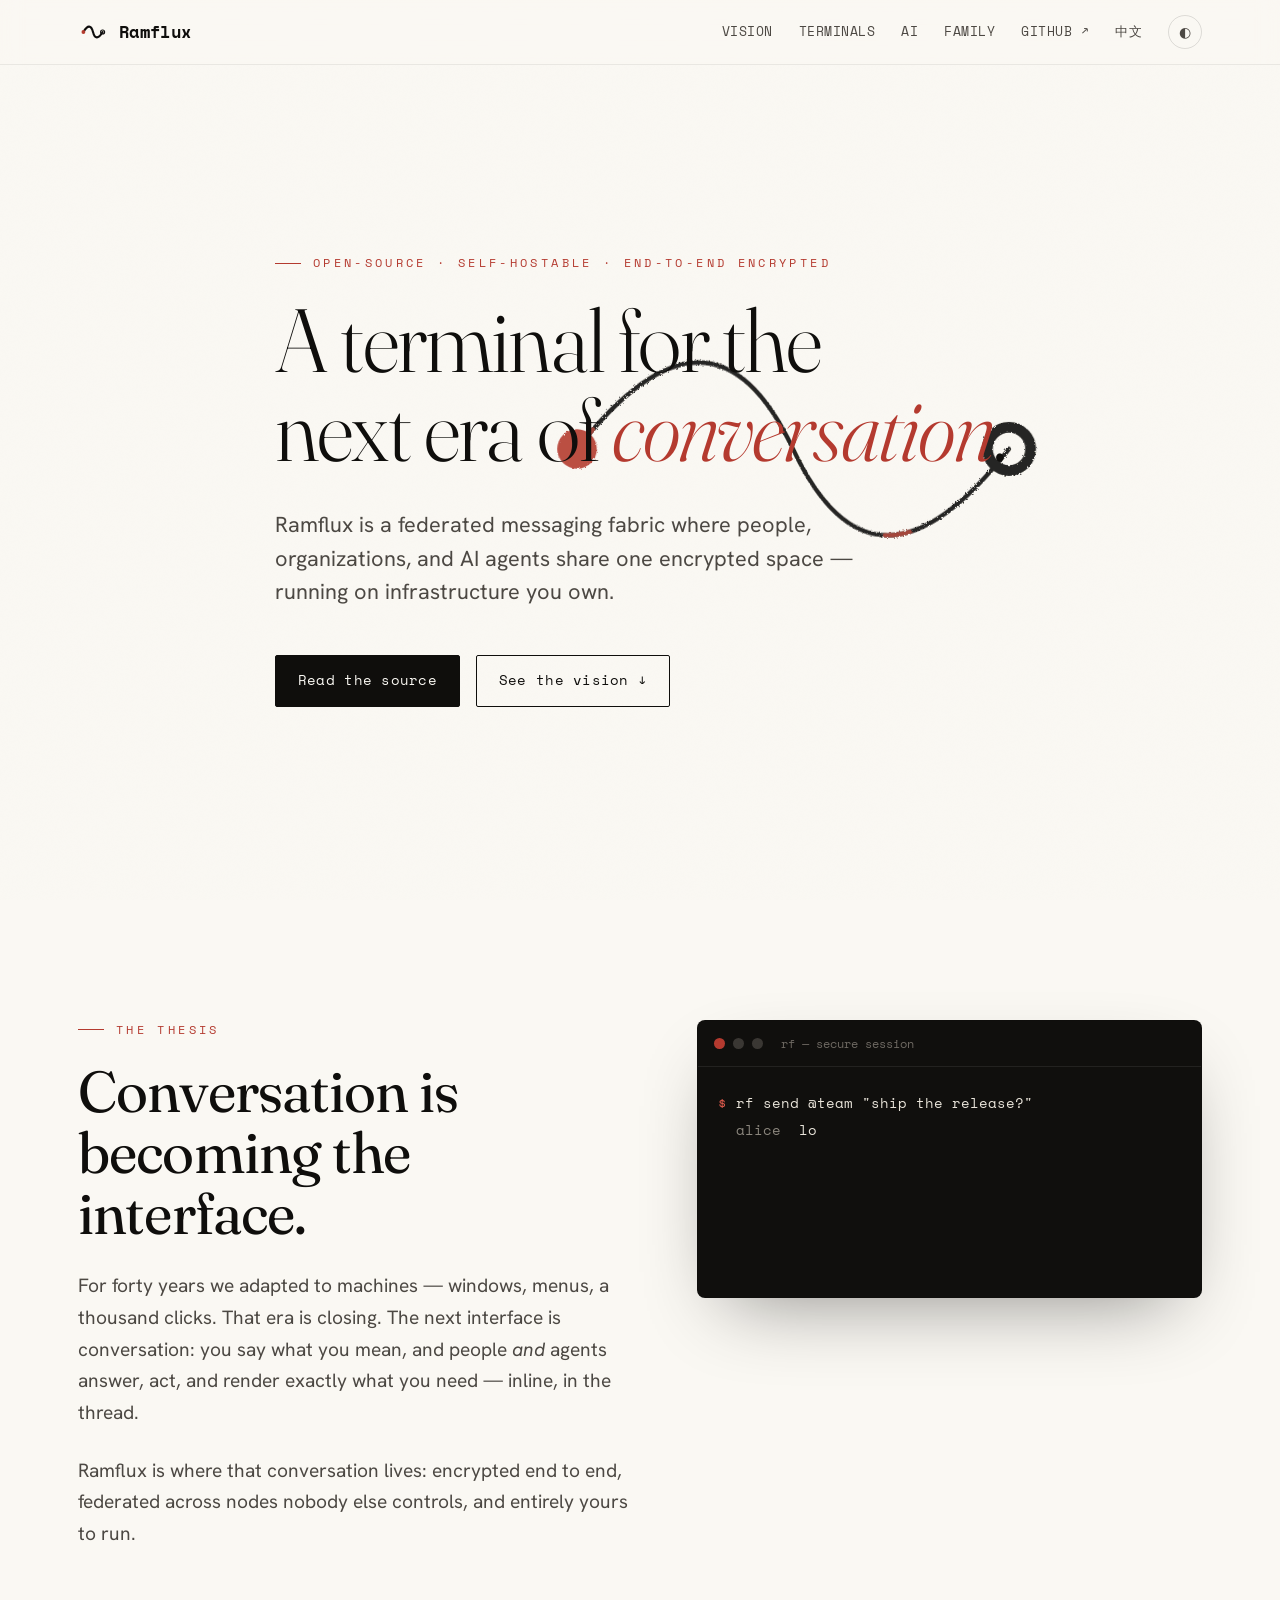
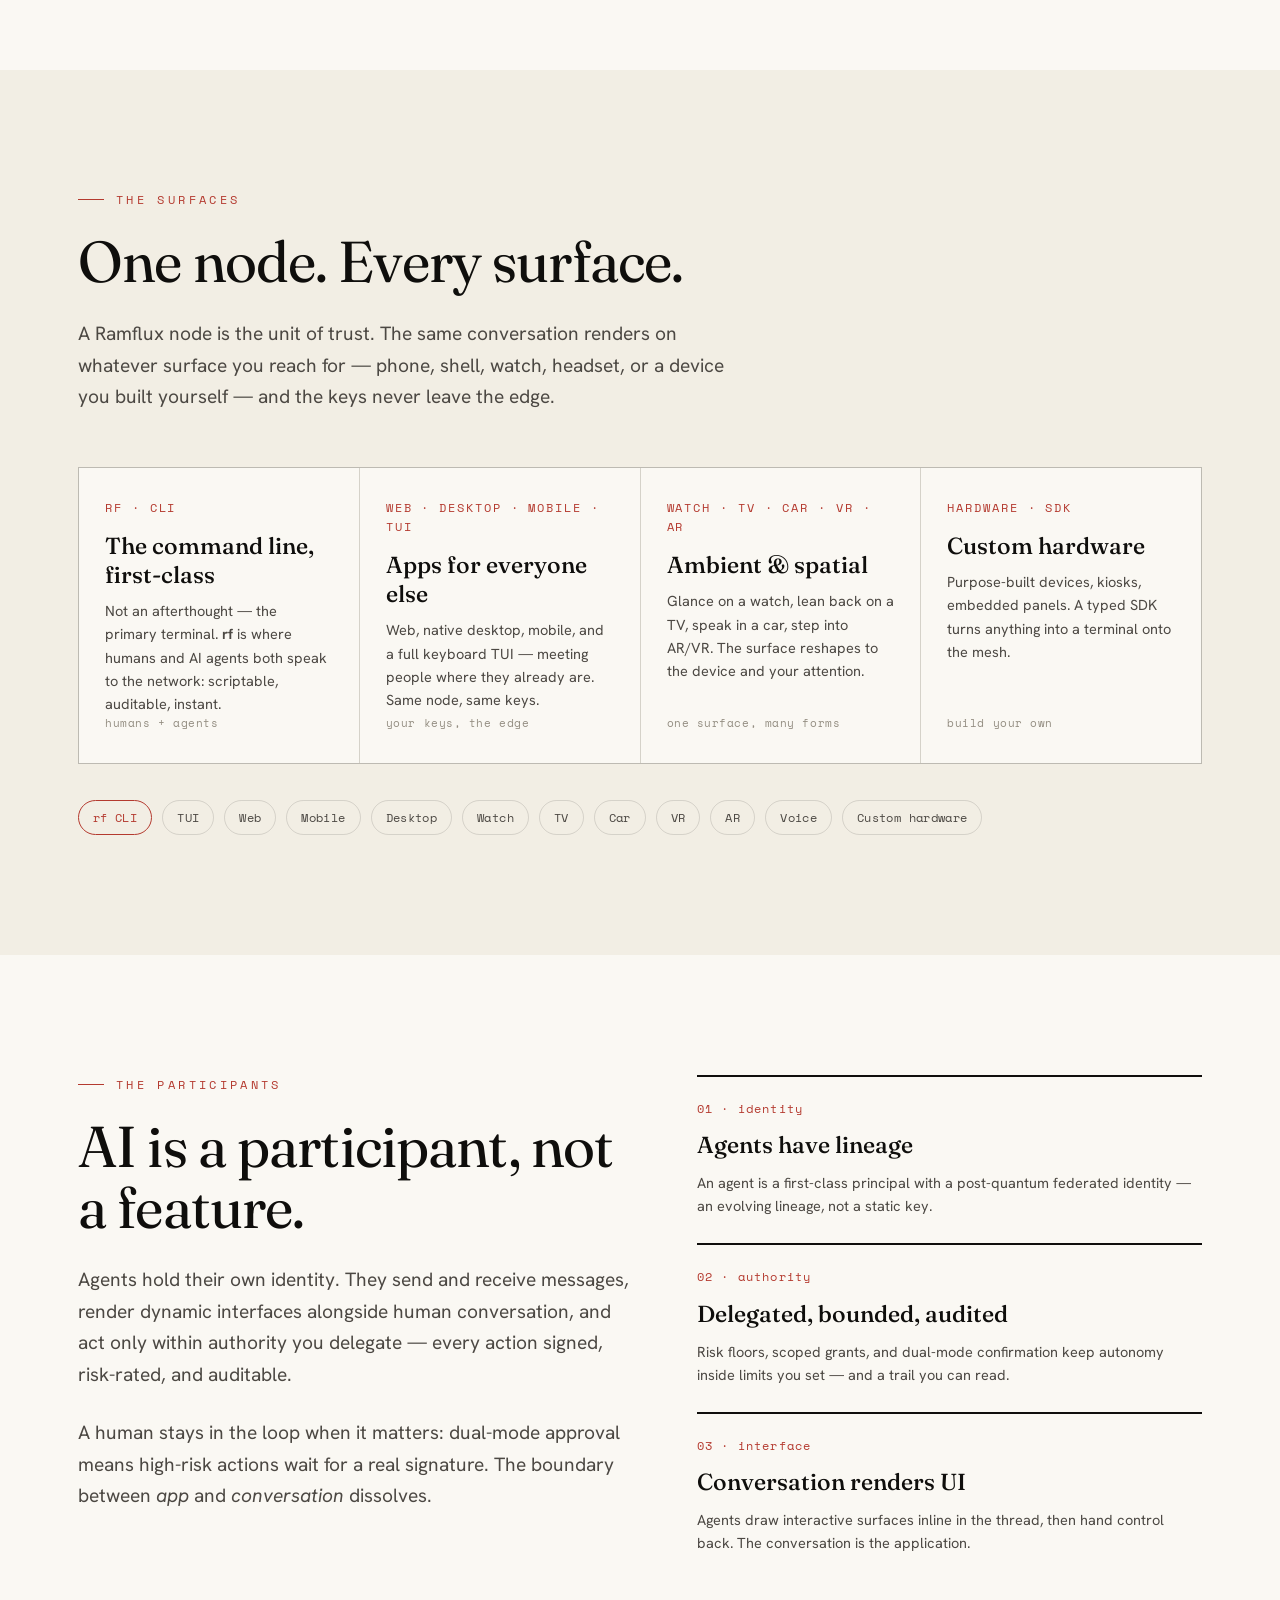
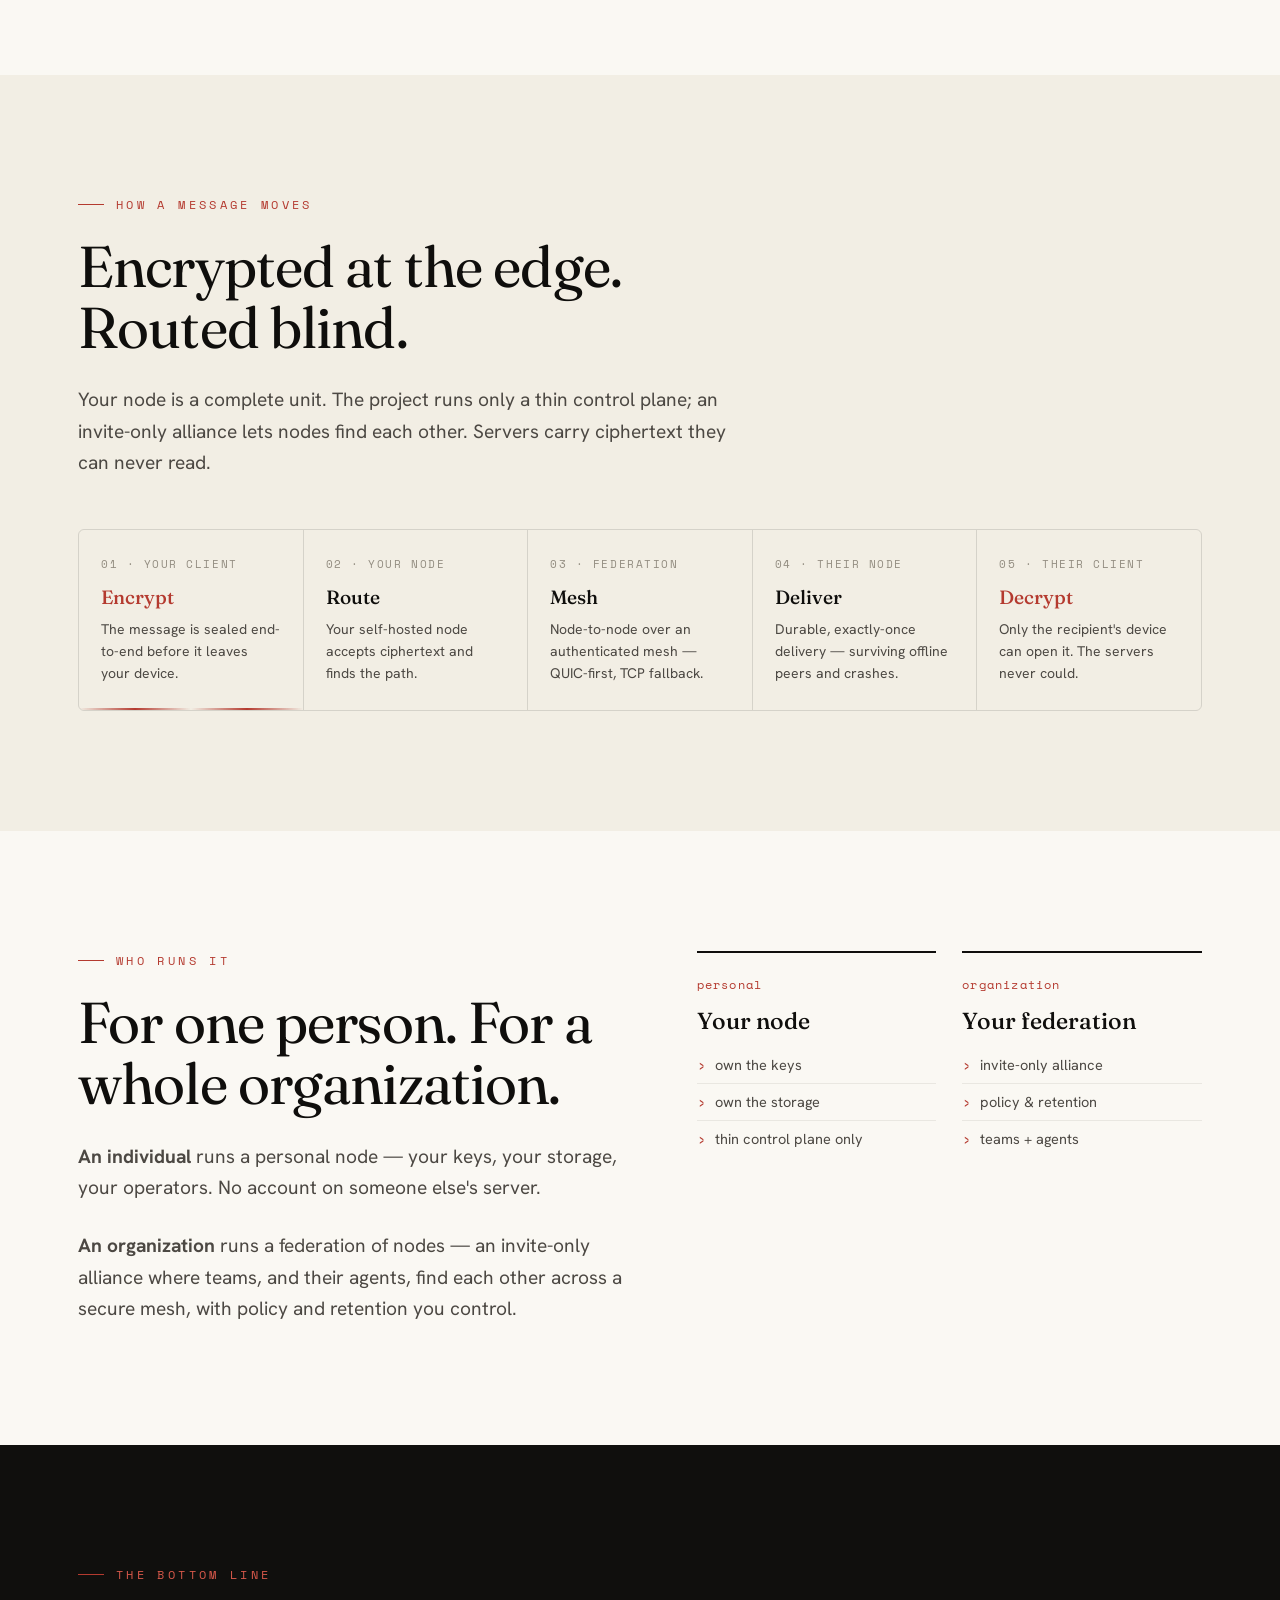
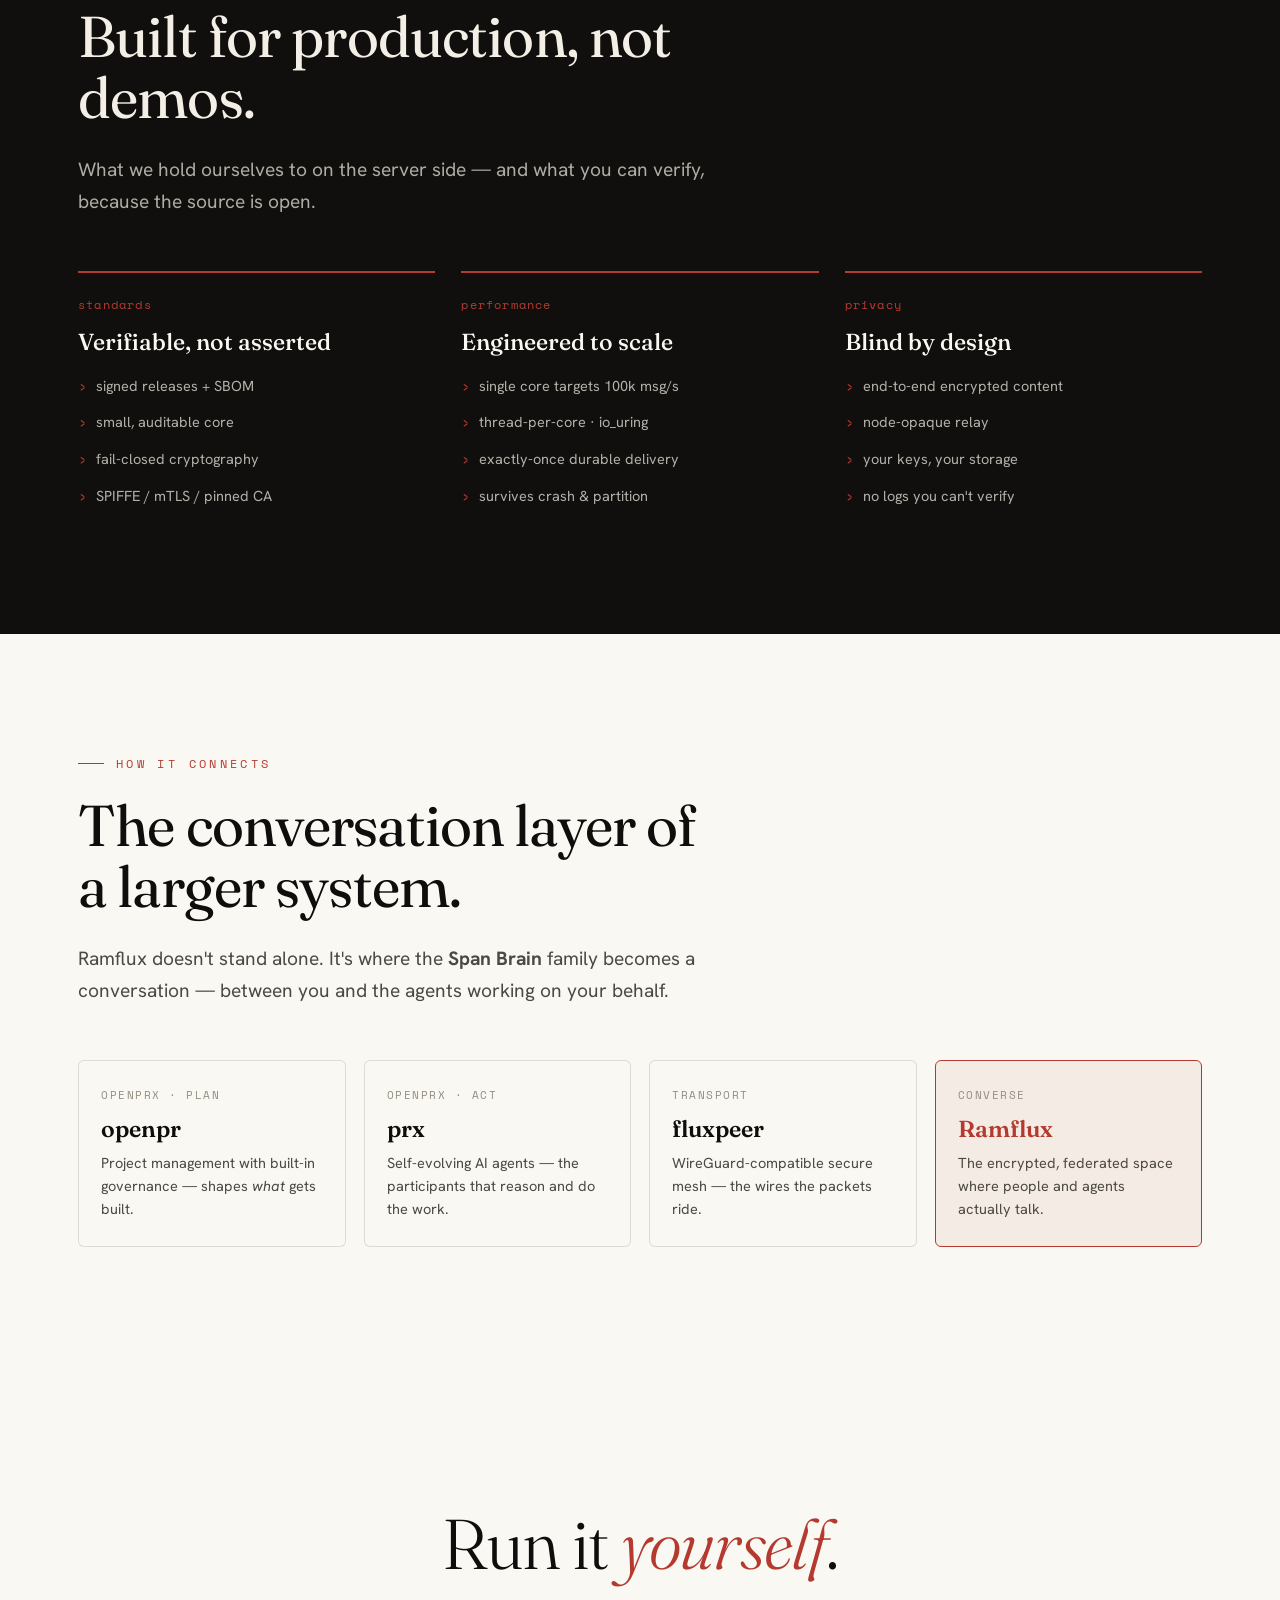
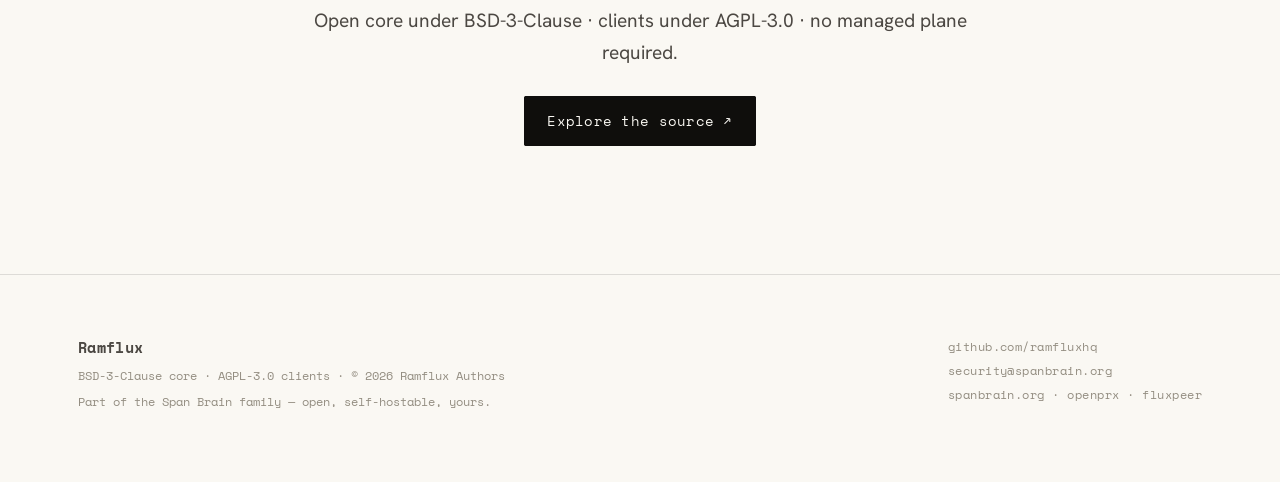
==== index.html @ 3dd3e04f "Ramflux website — bilingual vision site" ====
<!doctype html>
<html lang="en" data-theme="light">
<head>
<meta charset="utf-8" />
<meta name="viewport" content="width=device-width, initial-scale=1" />
<script>document.documentElement.classList.add('js')</script>
<title>Ramflux — a terminal for the next era of conversation</title>
<meta name="description" content="Open-source, self-hostable, end-to-end-encrypted federated messaging where people, organizations, and AI agents share one space." />
<meta name="theme-color" content="#b43a2f" />
<link rel="icon" type="image/svg+xml" href="favicon.svg" />
<link rel="preconnect" href="https://fonts.googleapis.com">
<link rel="preconnect" href="https://fonts.gstatic.com" crossorigin>
<link href="https://fonts.googleapis.com/css2?family=Fraunces:opsz,wght@9..144,300;9..144,400;9..144,500;9..144,600&family=Space+Mono:wght@400;700&family=Hanken+Grotesk:wght@400;500;600&display=swap" rel="stylesheet">
<link rel="stylesheet" href="site.css">
</head>
<body>

<!-- brand mark (reused) -->
<svg width="0" height="0" style="position:absolute"><defs>
  <filter id="ink" x="-25%" y="-25%" width="150%" height="150%"><feTurbulence type="fractalNoise" baseFrequency="0.9" numOctaves="2" seed="5"/><feDisplacementMap in="SourceGraphic" scale="1.6"/></filter>
</defs></svg>

<header class="bar"><div class="wrap">
  <a class="brand" href="#top">
    <svg viewBox="0 0 100 100"><g filter="url(#ink)"><path d="M 18 50 C 32 26,44 26,50 50 C 56 74,68 74,82 50" fill="none" stroke="var(--fg)" stroke-width="7" stroke-linecap="round"/><circle cx="18" cy="50" r="6.4" fill="var(--vermilion)"/><circle cx="82" cy="50" r="6.6" fill="none" stroke="var(--fg)" stroke-width="4"/></g></svg>
    Ramflux
  </a>
  <nav class="navlinks">
    <a href="#vision">Vision</a>
    <a href="#terminals">Terminals</a>
    <a href="#ai">AI</a>
    <a href="#family">Family</a>
    <a class="ghub" href="https://github.com/ramfluxhq" target="_blank" rel="noopener">GitHub ↗</a>
    <a class="lang" href="zh.html" title="中文">中文</a>
    <button class="tbtn" id="themeBtn" aria-label="toggle theme">◐</button>
  </nav>
</div></header>

<a id="top"></a>
<!-- ===================== HERO ===================== -->
<section class="hero"><div class="wrap">
  <div class="fluxwrap">
    <svg viewBox="0 0 300 200" width="100%">
      <g filter="url(#ink)">
        <path class="flux-path" pathLength="1" d="M 30 100 C 80 36,120 36,150 100 C 180 164,220 164,270 100"/>
        <path class="flux-flow" d="M 30 100 C 80 36,120 36,150 100 C 180 164,220 164,270 100"/>
        <circle class="seal" cx="30" cy="100" r="11" fill="var(--vermilion)"/>
        <circle cx="270" cy="100" r="12" fill="none" stroke="var(--fg)" stroke-width="6"/>
      </g>
    </svg>
  </div>
  <div class="eyebrow">open-source · self-hostable · end-to-end encrypted</div>
  <h1>A terminal for the<br>next era of <em>conversation</em>.</h1>
  <p class="sub">Ramflux is a federated messaging fabric where people, organizations, and AI agents share one encrypted space — running on infrastructure you own.</p>
  <div class="cta">
    <a class="btn" href="https://github.com/ramfluxhq" target="_blank" rel="noopener">Read the source</a>
    <a class="btn ghost" href="#vision">See the vision ↓</a>
  </div>
</div></section>

<!-- ===================== VISION ===================== -->
<section id="vision"><div class="wrap grid2">
  <div class="reveal">
    <div class="eyebrow">the thesis</div>
    <h2 class="big">Conversation is becoming the interface.</h2>
    <p class="lead">For forty years we adapted to machines — windows, menus, a thousand clicks. That era is closing. The next interface is conversation: you say what you mean, and people <em>and</em> agents answer, act, and render exactly what you need — inline, in the thread.</p>
    <p class="lead">Ramflux is where that conversation lives: encrypted end to end, federated across nodes nobody else controls, and entirely yours to run.</p>
  </div>
  <div class="reveal term" id="termDemo">
    <div class="tt"><i class="r"></i><i></i><i></i><span>rf — secure session</span></div>
    <div class="body" id="termBody"></div>
  </div>
</div></section>

<!-- ===================== TERMINALS ===================== -->
<section id="terminals" style="background:var(--paper-soft)"><div class="wrap">
  <div class="reveal">
    <div class="eyebrow">the surfaces</div>
    <h2 class="big">One node. Every surface.</h2>
    <p class="lead">A Ramflux node is the unit of trust. The same conversation renders on whatever surface you reach for — phone, shell, watch, headset, or a device you built yourself — and the keys never leave the edge.</p>
  </div>
  <div class="cards reveal">
    <div class="card"><div class="k">rf · cli</div><h3>The command line, first-class</h3><p>Not an afterthought — the primary terminal. <b>rf</b> is where humans and AI agents both speak to the network: scriptable, auditable, instant.</p><div class="tag">humans + agents</div></div>
    <div class="card"><div class="k">web · desktop · mobile · tui</div><h3>Apps for everyone else</h3><p>Web, native desktop, mobile, and a full keyboard TUI — meeting people where they already are. Same node, same keys.</p><div class="tag">your keys, the edge</div></div>
    <div class="card"><div class="k">watch · tv · car · vr · ar</div><h3>Ambient &amp; spatial</h3><p>Glance on a watch, lean back on a TV, speak in a car, step into AR/VR. The surface reshapes to the device and your attention.</p><div class="tag">one surface, many forms</div></div>
    <div class="card"><div class="k">hardware · sdk</div><h3>Custom hardware</h3><p>Purpose-built devices, kiosks, embedded panels. A typed SDK turns anything into a terminal onto the mesh.</p><div class="tag">build your own</div></div>
  </div>
  <div class="spectrum reveal">
    <span class="hot">rf CLI</span><span>TUI</span><span>Web</span><span>Mobile</span><span>Desktop</span><span>Watch</span><span>TV</span><span>Car</span><span>VR</span><span>AR</span><span>Voice</span><span>Custom hardware</span>
  </div>
</div></section>

<!-- ===================== AI ===================== -->
<section id="ai"><div class="wrap grid2">
  <div class="reveal">
    <div class="eyebrow">the participants</div>
    <h2 class="big">AI is a participant, not a feature.</h2>
    <p class="lead">Agents hold their own identity. They send and receive messages, render dynamic interfaces alongside human conversation, and act only within authority you delegate — every action signed, risk-rated, and auditable.</p>
    <p class="lead">A human stays in the loop when it matters: dual-mode approval means high-risk actions wait for a real signature. The boundary between <em>app</em> and <em>conversation</em> dissolves.</p>
  </div>
  <div class="reveal">
    <div class="std" style="margin-top:0;grid-template-columns:1fr">
      <div class="s"><div class="num">01 · identity</div><h4>Agents have lineage</h4><p style="font-size:14.5px;color:var(--ink-mute)">An agent is a first-class principal with a post-quantum federated identity — an evolving lineage, not a static key.</p></div>
      <div class="s"><div class="num">02 · authority</div><h4>Delegated, bounded, audited</h4><p style="font-size:14.5px;color:var(--ink-mute)">Risk floors, scoped grants, and dual-mode confirmation keep autonomy inside limits you set — and a trail you can read.</p></div>
      <div class="s"><div class="num">03 · interface</div><h4>Conversation renders UI</h4><p style="font-size:14.5px;color:var(--ink-mute)">Agents draw interactive surfaces inline in the thread, then hand control back. The conversation is the application.</p></div>
    </div>
  </div>
</div></section>

<!-- ===================== MESSAGE FLOW ===================== -->
<section style="background:var(--paper-soft)"><div class="wrap">
  <div class="reveal">
    <div class="eyebrow">how a message moves</div>
    <h2 class="big">Encrypted at the edge. Routed blind.</h2>
    <p class="lead">Your node is a complete unit. The project runs only a thin control plane; an invite-only alliance lets nodes find each other. Servers carry ciphertext they can never read.</p>
  </div>
  <div class="flow reveal">
    <div class="node enc"><div class="n">01 · your client</div><strong>Encrypt</strong><p>The message is sealed end-to-end before it leaves your device.</p><div class="pulse"></div></div>
    <div class="node"><div class="n">02 · your node</div><strong>Route</strong><p>Your self-hosted node accepts ciphertext and finds the path.</p></div>
    <div class="node"><div class="n">03 · federation</div><strong>Mesh</strong><p>Node-to-node over an authenticated mesh — QUIC-first, TCP fallback.</p></div>
    <div class="node"><div class="n">04 · their node</div><strong>Deliver</strong><p>Durable, exactly-once delivery — surviving offline peers and crashes.</p></div>
    <div class="node dec"><div class="n">05 · their client</div><strong>Decrypt</strong><p>Only the recipient's device can open it. The servers never could.</p></div>
  </div>
</div></section>

<!-- ===================== SCALE: INDIVIDUAL / ORG ===================== -->
<section><div class="wrap grid2">
  <div class="reveal">
    <div class="eyebrow">who runs it</div>
    <h2 class="big">For one person. For a whole organization.</h2>
    <p class="lead"><b>An individual</b> runs a personal node — your keys, your storage, your operators. No account on someone else's server.</p>
    <p class="lead"><b>An organization</b> runs a federation of nodes — an invite-only alliance where teams, and their agents, find each other across a secure mesh, with policy and retention you control.</p>
  </div>
  <div class="reveal">
    <div class="std" style="margin-top:0;grid-template-columns:1fr 1fr">
      <div class="s"><div class="num">personal</div><h4>Your node</h4><ul><li>own the keys</li><li>own the storage</li><li>thin control plane only</li></ul></div>
      <div class="s"><div class="num">organization</div><h4>Your federation</h4><ul><li>invite-only alliance</li><li>policy &amp; retention</li><li>teams + agents</li></ul></div>
    </div>
  </div>
</div></section>

<!-- ===================== STANDARDS / PERFORMANCE / PRIVACY ===================== -->
<section id="standards" style="background:#100f0d;color:#f4efe6"><div class="wrap">
  <div class="reveal">
    <div class="eyebrow" style="color:var(--vermilion-bright)">the bottom line</div>
    <h2 class="big" style="color:#f4efe6">Built for production, not demos.</h2>
    <p class="lead" style="color:rgba(244,239,230,.7)">What we hold ourselves to on the server side — and what you can verify, because the source is open.</p>
  </div>
  <div class="std reveal">
    <div class="s" style="border-color:var(--vermilion)"><div class="num">standards</div><h4 style="color:var(--paper)">Verifiable, not asserted</h4><ul style="color:rgba(244,239,230,.72)"><li>signed releases + SBOM</li><li>small, auditable core</li><li>fail-closed cryptography</li><li>SPIFFE / mTLS / pinned CA</li></ul></div>
    <div class="s" style="border-color:var(--vermilion)"><div class="num">performance</div><h4 style="color:var(--paper)">Engineered to scale</h4><ul style="color:rgba(244,239,230,.72)"><li>single core targets 100k msg/s</li><li>thread-per-core · io_uring</li><li>exactly-once durable delivery</li><li>survives crash &amp; partition</li></ul></div>
    <div class="s" style="border-color:var(--vermilion)"><div class="num">privacy</div><h4 style="color:var(--paper)">Blind by design</h4><ul style="color:rgba(244,239,230,.72)"><li>end-to-end encrypted content</li><li>node-opaque relay</li><li>your keys, your storage</li><li>no logs you can't verify</li></ul></div>
  </div>
</div></section>

<!-- ===================== FAMILY ===================== -->
<section id="family"><div class="wrap">
  <div class="reveal">
    <div class="eyebrow">how it connects</div>
    <h2 class="big">The conversation layer of a larger system.</h2>
    <p class="lead">Ramflux doesn't stand alone. It's where the <b>Span Brain</b> family becomes a conversation — between you and the agents working on your behalf.</p>
  </div>
  <div class="fam reveal">
    <div class="f"><div class="role">openprx · plan</div><h4>openpr</h4><p>Project management with built-in governance — shapes <em>what</em> gets built.</p></div>
    <div class="f"><div class="role">openprx · act</div><h4>prx</h4><p>Self-evolving AI agents — the participants that reason and do the work.</p></div>
    <div class="f"><div class="role">transport</div><h4>fluxpeer</h4><p>WireGuard-compatible secure mesh — the wires the packets ride.</p></div>
    <div class="f me"><div class="role">converse</div><h4>Ramflux</h4><p>The encrypted, federated space where people and agents actually talk.</p></div>
  </div>
</div></section>

<!-- ===================== FINAL CTA ===================== -->
<section class="final"><div class="wrap">
  <div class="reveal">
    <h2>Run it <em>yourself</em>.</h2>
    <p class="lead" style="margin:24px auto 0;text-align:center">Open core under BSD-3-Clause · clients under AGPL-3.0 · no managed plane required.</p>
    <div class="cta" style="justify-content:center;margin-top:38px"><a class="btn" href="https://github.com/ramfluxhq" target="_blank" rel="noopener">Explore the source ↗</a></div>
  </div>
</div></section>

<footer><div class="wrap">
  <div>
    <div class="brand" style="font-size:15px">Ramflux</div>
    <div class="lic">BSD-3-Clause core · AGPL-3.0 clients · © 2026 Ramflux Authors</div>
    <div class="lic">Part of the Span Brain family — open, self-hostable, yours.</div>
  </div>
  <div class="mono">
    <a href="https://github.com/ramfluxhq" target="_blank" rel="noopener">github.com/ramfluxhq</a><br>
    <a href="mailto:security@spanbrain.org">security@spanbrain.org</a><br>
    <a href="https://spanbrain.org" target="_blank" rel="noopener">spanbrain.org</a> · <a href="https://openprx.dev" target="_blank" rel="noopener">openprx</a> · <a href="https://fluxpeer.org" target="_blank" rel="noopener">fluxpeer</a>
  </div>
</div></footer>

<script>
// theme toggle (respects system, remembers)
const root=document.documentElement, tb=document.getElementById('themeBtn');
const saved=localStorage.getItem('rf-theme');
if(saved) root.dataset.theme=saved;
else if(matchMedia('(prefers-color-scheme:dark)').matches) root.dataset.theme='dark';
tb.onclick=()=>{const n=root.dataset.theme==='dark'?'light':'dark';root.dataset.theme=n;localStorage.setItem('rf-theme',n)};

// reveal on scroll
const io=new IntersectionObserver(es=>es.forEach(e=>{if(e.isIntersecting){e.target.classList.add('in');io.unobserve(e.target)}}),{threshold:.16});
document.querySelectorAll('.reveal').forEach(el=>io.observe(el));

// terminal typewriter
const lines=[
  {c:'p',t:'$ '},{c:'',t:'rf send @team "ship the release?"\n'},
  {c:'who',t:'  alice  '},{c:'',t:'looks good — ship it\n'},
  {c:'ai',t:'  ∆ planner  '},{c:'',t:'drafting release notes from openpr…\n'},
  {c:'ai',t:'  ∆ planner  '},{c:'',t:'[ approve publish ?]  '},{c:'ok',t:'awaiting signature\n'},
  {c:'p',t:'$ '},{c:'',t:'rf approve --sign\n'},
  {c:'ok',t:'  ✓ approved · signed · audited\n'},
];
const body=document.getElementById('termBody');
let li=0,ci=0,curSpan=null;
function type(){
  if(li>=lines.length){setTimeout(()=>{body.innerHTML='';li=0;ci=0;curSpan=null;type();},4200);return;}
  const seg=lines[li];
  if(ci===0){curSpan=document.createElement('span');curSpan.className='ln '+seg.c;body.appendChild(curSpan);}
  curSpan.textContent=seg.t.slice(0,ci+1);
  const justNL=seg.t[ci]==='\n';
  ci++;
  if(ci>=seg.t.length){li++;ci=0;}
  const speed=seg.c==='p'?55:18;
  setTimeout(type, justNL?240:speed);
}
// start terminal when visible
const tObs=new IntersectionObserver(es=>es.forEach(e=>{if(e.isIntersecting){type();tObs.disconnect()}}),{threshold:.4});
tObs.observe(document.getElementById('termDemo'));

// (download/copy CTA removed)
</script>
</body>
</html>
---- site.css ----
:root{
  --paper:#faf8f3; --paper-soft:#f2eee4; --paper-deep:#ece6d8;
  --ink:#0f0e0c; --ink-mute:#4c4843; --ink-faint:#938d81;
  --vermilion:#b43a2f; --vermilion-bright:#d9594b; --seal:#8c2f2a;
  --line:rgba(15,14,12,.12); --line-soft:rgba(15,14,12,.07);
  --bg:var(--paper); --fg:var(--ink);
  --mono:'Space Mono',ui-monospace,monospace;
  --serif:'Fraunces',Georgia,serif;
  --sans:'Hanken Grotesk',system-ui,sans-serif;
  --maxw:1180px;
}
[data-theme="dark"]{
  --paper:#0e0d0c; --paper-soft:#151311; --paper-deep:#1c1916;
  --ink:#f4efe6; --ink-mute:#aaa295; --ink-faint:#6f685d;
  --vermilion:#e0675a; --vermilion-bright:#ef8576; --seal:#c2554a;
  --line:rgba(244,239,230,.14); --line-soft:rgba(244,239,230,.07);
}
*{box-sizing:border-box;margin:0;padding:0}
html{scroll-behavior:smooth}
body{
  background:var(--bg); color:var(--fg);
  font-family:var(--sans); font-size:17px; line-height:1.6;
  -webkit-font-smoothing:antialiased; overflow-x:hidden;
  transition:background .5s ease,color .5s ease;
}
/* paper grain */
body::before{
  content:""; position:fixed; inset:0; z-index:1; pointer-events:none;
  background-image:url("data:image/svg+xml,%3Csvg xmlns='http://www.w3.org/2000/svg' width='200' height='200'%3E%3Cfilter id='n'%3E%3CfeTurbulence type='fractalNoise' baseFrequency='0.8' numOctaves='2'/%3E%3C/filter%3E%3Crect width='100%25' height='100%25' filter='url(%23n)' opacity='0.4'/%3E%3C/svg%3E");
  opacity:.035; mix-blend-mode:multiply;
}
[data-theme="dark"] body::before{mix-blend-mode:screen;opacity:.05}
.wrap{max-width:var(--maxw);margin:0 auto;padding:0 28px;position:relative;z-index:2}
a{color:inherit;text-decoration:none}
::selection{background:var(--vermilion);color:var(--paper)}

/* ---------- top bar ---------- */
header.bar{position:fixed;top:0;left:0;right:0;z-index:50;
  backdrop-filter:blur(10px);background:color-mix(in srgb,var(--bg) 78%,transparent);
  border-bottom:1px solid var(--line-soft)}
.bar .wrap{display:flex;align-items:center;justify-content:space-between;height:64px}
.brand{display:flex;align-items:center;gap:11px;font-family:var(--mono);font-weight:700;letter-spacing:.02em}
.brand svg{width:30px;height:30px;display:block}
.navlinks{display:flex;gap:26px;align-items:center;font-family:var(--mono);font-size:12.5px;letter-spacing:.04em;text-transform:uppercase}
.navlinks a{color:var(--ink-mute);transition:color .2s}
.navlinks a:hover{color:var(--vermilion)}
.tbtn{cursor:pointer;border:1px solid var(--line);background:transparent;color:var(--ink-mute);
  width:34px;height:34px;border-radius:50%;display:grid;place-items:center;font-size:14px;transition:.2s}
.tbtn:hover{border-color:var(--vermilion);color:var(--vermilion)}
@media(max-width:720px){.navlinks a:not(.ghub):not(.lang){display:none}.navlinks{gap:18px}}

/* ---------- shared section ---------- */
section{padding:120px 0;position:relative}
.eyebrow{font-family:var(--mono);font-size:12px;letter-spacing:.28em;text-transform:uppercase;color:var(--vermilion);margin-bottom:22px;display:flex;align-items:center;gap:12px}
.eyebrow::before{content:"";width:26px;height:1px;background:var(--vermilion);display:inline-block}
h2.big{font-family:var(--serif);font-weight:400;font-size:clamp(2.1rem,4.6vw,3.6rem);line-height:1.06;letter-spacing:-.015em;max-width:18ch}
.lead{font-size:clamp(1.05rem,1.5vw,1.28rem);color:var(--ink-mute);max-width:62ch;margin-top:26px;line-height:1.65}
.reveal{transition:opacity .9s cubic-bezier(.2,.7,.2,1),transform .9s cubic-bezier(.2,.7,.2,1)}
html.js .reveal{opacity:0;transform:translateY(26px)}
html.js .reveal.in{opacity:1;transform:none}

/* ---------- hero ---------- */
.hero{padding:150px 0 90px;min-height:100vh;display:flex;flex-direction:column;justify-content:center;position:relative}
.hero .eyebrow{justify-content:flex-start}
.hero .eyebrow,.hero h1,.hero .sub,.hero .cta{position:relative;z-index:2}
.hero h1{font-family:var(--serif);font-weight:300;font-size:clamp(2.6rem,7vw,5.6rem);line-height:1.0;letter-spacing:-.02em;max-width:15ch}
.hero h1 em{font-style:italic;color:var(--vermilion)}
.hero .sub{font-size:clamp(1.1rem,1.7vw,1.4rem);color:var(--ink-mute);max-width:54ch;margin-top:34px;line-height:1.55}
.hero .cta{margin-top:46px;display:flex;gap:16px;flex-wrap:wrap;align-items:center}
.btn{font-family:var(--mono);font-size:13.5px;letter-spacing:.02em;padding:14px 22px;border-radius:2px;border:1px solid var(--ink);background:var(--ink);color:var(--paper);transition:.25s;cursor:pointer}
.btn:hover{background:var(--vermilion);border-color:var(--vermilion);color:#fff;transform:translateY(-2px)}
.btn.ghost{background:transparent;color:var(--fg)}
.btn.ghost:hover{background:transparent;color:var(--vermilion);border-color:var(--vermilion)}
.fluxwrap{position:absolute;right:-30px;top:44%;transform:translateY(-50%);width:min(44vw,540px);opacity:.9;pointer-events:none;z-index:1}
@media(max-width:900px){.fluxwrap{position:relative;right:auto;top:auto;transform:none;width:260px;margin:40px 0 0;opacity:.85}.hero{min-height:auto;padding-top:120px}}
.flux-path{fill:none;stroke:var(--ink);stroke-width:2.4;stroke-linecap:round;stroke-dasharray:1;stroke-dashoffset:1;animation:draw 2.6s ease forwards .3s}
@keyframes draw{to{stroke-dashoffset:0}}
.flux-flow{fill:none;stroke:var(--vermilion);stroke-width:2.4;stroke-linecap:round;stroke-dasharray:14 220;opacity:.0;animation:flow 4s linear 2.6s infinite, fadein .8s ease 2.6s forwards}
@keyframes flow{to{stroke-dashoffset:-234}}
@keyframes fadein{to{opacity:.85}}
.seal{animation:pulse 3.4s ease-in-out 2.4s infinite}
@keyframes pulse{0%,100%{opacity:.85}50%{opacity:1}}

/* ---------- terminal ---------- */
.term{background:#100f0d;border-radius:8px;overflow:hidden;border:1px solid var(--line);
  box-shadow:0 30px 80px -30px rgba(0,0,0,.45);font-family:var(--mono);max-width:680px}
.term .tt{display:flex;align-items:center;gap:8px;padding:13px 16px;border-bottom:1px solid rgba(255,255,255,.08)}
.term .tt i{width:11px;height:11px;border-radius:50%;display:block;background:#3a3733}
.term .tt i.r{background:var(--vermilion)}
.term .tt span{margin-left:10px;color:#6f6a63;font-size:12px}
.term .body{padding:22px 20px;font-size:14px;line-height:1.95;color:#e9e4da;min-height:230px}
.term .ln{white-space:pre-wrap}
.term .p{color:var(--vermilion-bright)}
.term .who{color:#8a857c}
.term .ai{color:#7fb0a8}
.term .ok{color:#9bbf6b}
.term .cur{display:inline-block;width:8px;height:16px;background:var(--vermilion);vertical-align:-3px;animation:blink 1s steps(2) infinite}
@keyframes blink{50%{opacity:0}}

/* ---------- two-col ---------- */
.grid2{display:grid;grid-template-columns:1.05fr .95fr;gap:60px;align-items:start}
@media(max-width:900px){.grid2{grid-template-columns:1fr;gap:40px}}

/* ---------- terminals cards ---------- */
.cards{display:grid;grid-template-columns:repeat(4,1fr);gap:1px;margin-top:54px;background:var(--line);border:1px solid var(--line)}
@media(max-width:860px){.cards{grid-template-columns:repeat(2,1fr)}}
@media(max-width:520px){.cards{grid-template-columns:1fr}}
.card{background:var(--bg);padding:30px 26px;min-height:210px;display:flex;flex-direction:column;transition:background .3s}
.card:hover{background:var(--paper-soft)}
.card .k{font-family:var(--mono);font-size:12px;letter-spacing:.16em;text-transform:uppercase;color:var(--vermilion)}
.card h3{font-family:var(--serif);font-weight:500;font-size:1.45rem;line-height:1.25;margin:14px 0 10px}
.card p{font-size:14.5px;color:var(--ink-mute);line-height:1.6}
.card .tag{margin-top:auto;font-family:var(--mono);font-size:11px;color:var(--ink-faint);letter-spacing:.05em}
.spectrum{display:flex;flex-wrap:wrap;gap:10px;margin-top:36px}
.spectrum span{font-family:var(--mono);font-size:12px;letter-spacing:.03em;padding:7px 14px;border:1px solid var(--line);border-radius:100px;color:var(--ink-mute);transition:.2s}
.spectrum span:hover{border-color:var(--vermilion);color:var(--vermilion)}
.spectrum span.hot{border-color:var(--vermilion);color:var(--vermilion)}
.spectrum-note{font-family:var(--mono);font-size:12.5px;color:var(--ink-faint);margin-top:20px;max-width:60ch;line-height:1.6}

/* ---------- flow ---------- */
.flow{display:flex;align-items:stretch;gap:0;margin-top:50px;border:1px solid var(--line);border-radius:6px;overflow:hidden;flex-wrap:wrap}
.flow .node{flex:1 1 0;min-width:150px;padding:26px 22px;border-right:1px solid var(--line);position:relative}
.flow .node:last-child{border-right:none}
.flow .node .n{font-family:var(--mono);font-size:11px;letter-spacing:.14em;text-transform:uppercase;color:var(--ink-faint)}
.flow .node strong{display:block;font-family:var(--serif);font-weight:500;font-size:1.2rem;margin:9px 0 6px}
.flow .node p{font-size:14px;color:var(--ink-mute);line-height:1.55}
.flow .node.enc strong,.flow .node.dec strong{color:var(--vermilion)}
.flow .pulse{position:absolute;bottom:0;left:0;height:2px;width:100%;background:linear-gradient(90deg,transparent,var(--vermilion),transparent);background-size:50% 100%;animation:slide 3.5s linear infinite}
@keyframes slide{from{background-position:-50% 0}to{background-position:150% 0}}

/* ---------- standards ---------- */
.std{display:grid;grid-template-columns:repeat(3,1fr);gap:26px;margin-top:54px}
@media(max-width:780px){.std{grid-template-columns:1fr}}
.std .s{border-top:2px solid var(--ink);padding-top:22px}
.std .s .num{font-family:var(--mono);font-size:12px;color:var(--vermilion);letter-spacing:.1em}
.std .s h4{font-family:var(--serif);font-weight:500;font-size:1.45rem;line-height:1.25;margin:12px 0}
.std .s p{font-size:14.5px;color:var(--ink-mute);line-height:1.6}
.std .s ul{list-style:none;font-size:14.5px;color:var(--ink-mute);line-height:1.5}
.std .s li{padding:7px 0;border-bottom:1px solid var(--line-soft);display:flex;gap:9px}
.std .s li::before{content:"›";color:var(--vermilion);font-family:var(--mono)}
.std .s li:last-child{border-bottom:none}

/* ---------- family ---------- */
.fam{margin-top:54px;display:grid;grid-template-columns:repeat(4,1fr);gap:18px}
@media(max-width:860px){.fam{grid-template-columns:repeat(2,1fr)}}
.fam .f{border:1px solid var(--line);border-radius:6px;padding:26px 22px;position:relative;transition:.3s;background:var(--bg)}
.fam .f.me{border-color:var(--vermilion);background:color-mix(in srgb,var(--vermilion) 7%,var(--bg))}
.fam .f .role{font-family:var(--mono);font-size:11px;letter-spacing:.14em;text-transform:uppercase;color:var(--ink-faint)}
.fam .f h4{font-family:var(--serif);font-weight:600;font-size:1.45rem;line-height:1.2;margin:10px 0 8px}
.fam .f.me h4{color:var(--vermilion)}
.fam .f p{font-size:14.5px;color:var(--ink-mute);line-height:1.6}
.fam .chain{font-family:var(--mono);font-size:13px;color:var(--ink-faint);text-align:center;margin-top:30px;letter-spacing:.03em}
.fam .chain b{color:var(--vermilion)}

/* ---------- cta ---------- */
.final{text-align:center;padding:140px 0}
.final h2{font-family:var(--serif);font-weight:300;font-size:clamp(2.2rem,5.5vw,4.4rem);line-height:1.05;letter-spacing:-.02em}
.final h2 em{font-style:italic;color:var(--vermilion)}
.codeline{display:inline-flex;align-items:center;gap:12px;margin-top:38px;font-family:var(--mono);font-size:15px;background:#100f0d;color:#faf8f3;padding:16px 24px;border-radius:4px;flex-wrap:wrap;justify-content:center}
.codeline .pp{color:var(--vermilion-bright)}
.codeline .cp{cursor:pointer;color:#8a857c;border:none;background:none;font-family:inherit;font-size:13px}

/* ---------- footer ---------- */
footer{border-top:1px solid var(--line);padding:60px 0 70px;font-size:14px;color:var(--ink-mute)}
footer .wrap{display:flex;justify-content:space-between;gap:30px;flex-wrap:wrap}
footer .mono{font-family:var(--mono);font-size:12px;letter-spacing:.04em;color:var(--ink-faint);line-height:2}
footer a:hover{color:var(--vermilion)}
.lic{font-family:var(--mono);font-size:11.5px;color:var(--ink-faint);margin-top:8px}

/* ---------- responsive (tablet / mobile) ---------- */
@media(max-width:760px){
  body{font-size:16px}
  section{padding:78px 0}
  .wrap{padding:0 22px}
  .hero{padding:116px 0 64px}
  .final{padding:96px 0}
  .cards,.std,.fam,.flow,.spectrum{margin-top:34px}
  .lead{margin-top:22px}
  .eyebrow{margin-bottom:18px}
  footer .wrap{flex-direction:column;gap:18px}
}
@media(max-width:640px){
  .flow{flex-direction:column}
  .flow .node{flex:1 1 auto;min-width:0;border-right:none;border-bottom:1px solid var(--line)}
  .flow .node:last-child{border-bottom:none}
  .fam{grid-template-columns:1fr}
  .hero .cta{gap:12px}
  .btn{padding:13px 20px}
}
@media(max-width:420px){
  .wrap{padding:0 18px}
  .cards{grid-template-columns:1fr}
}
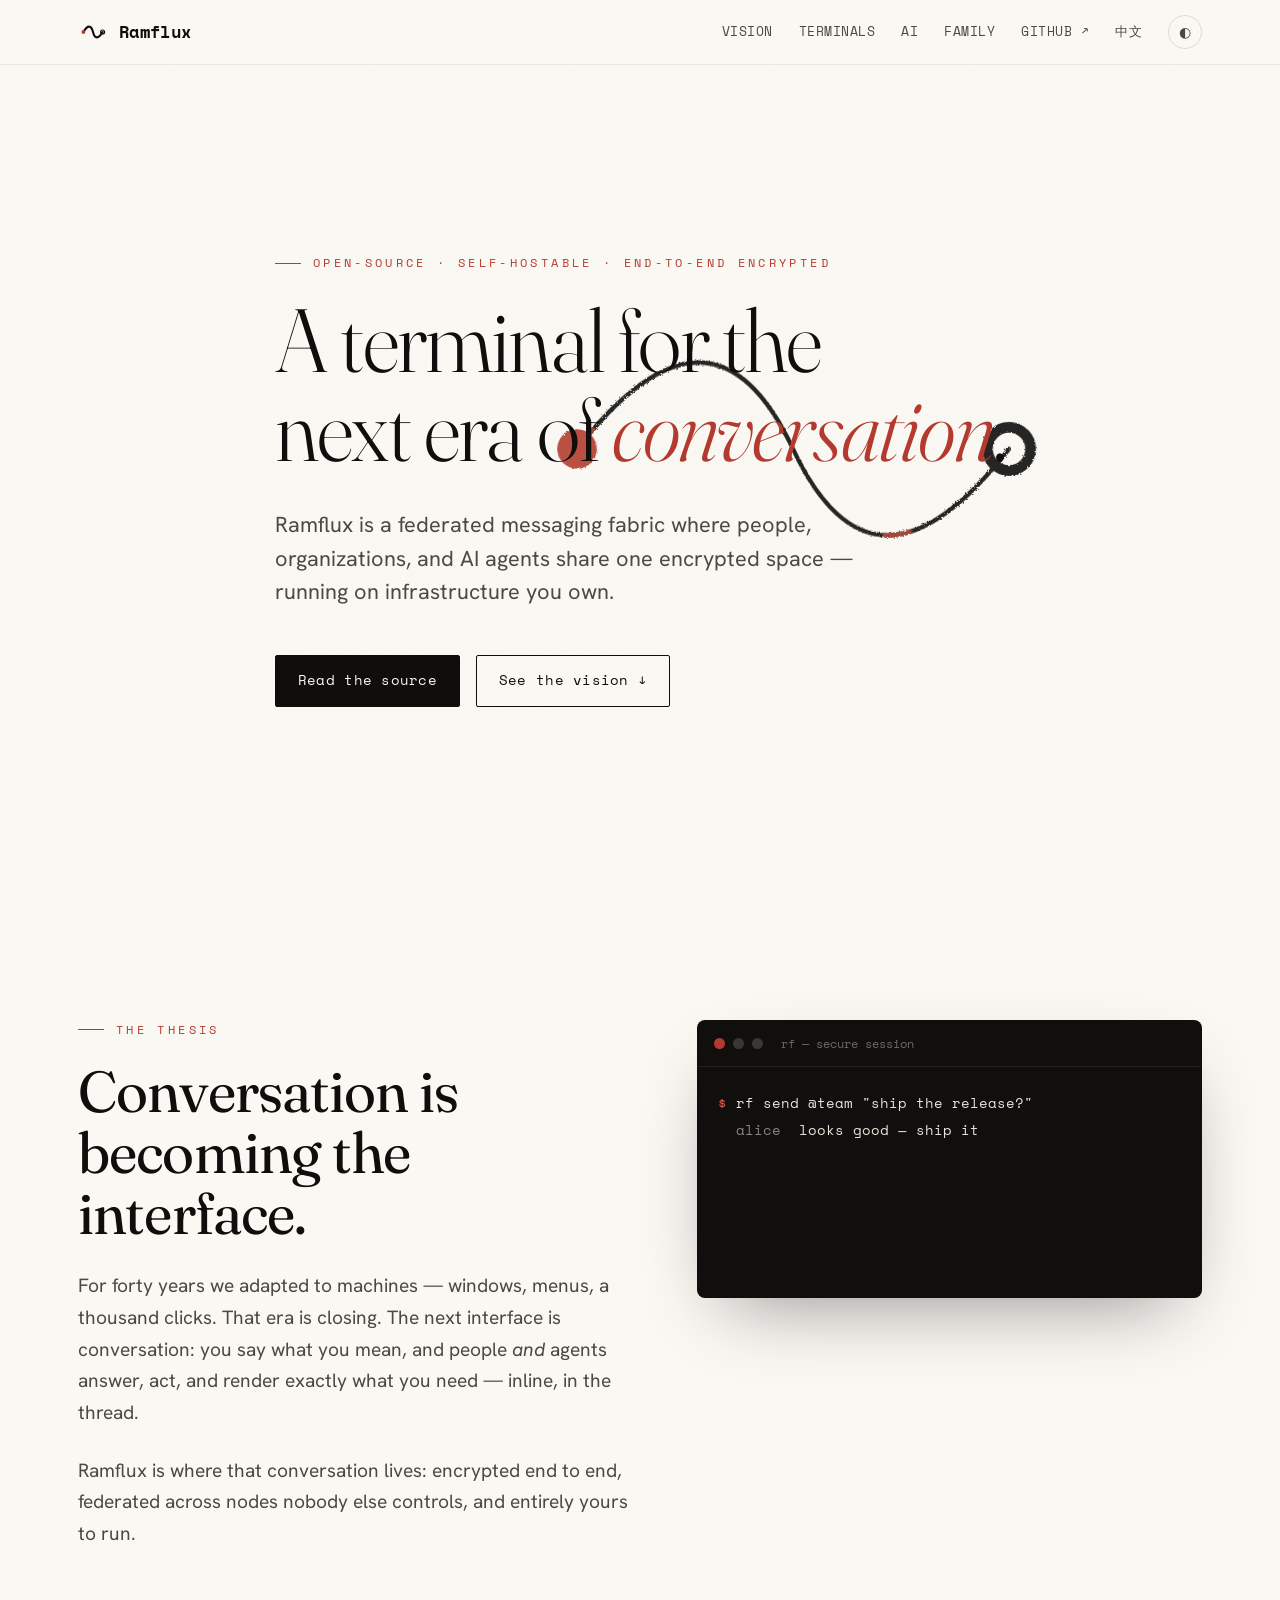
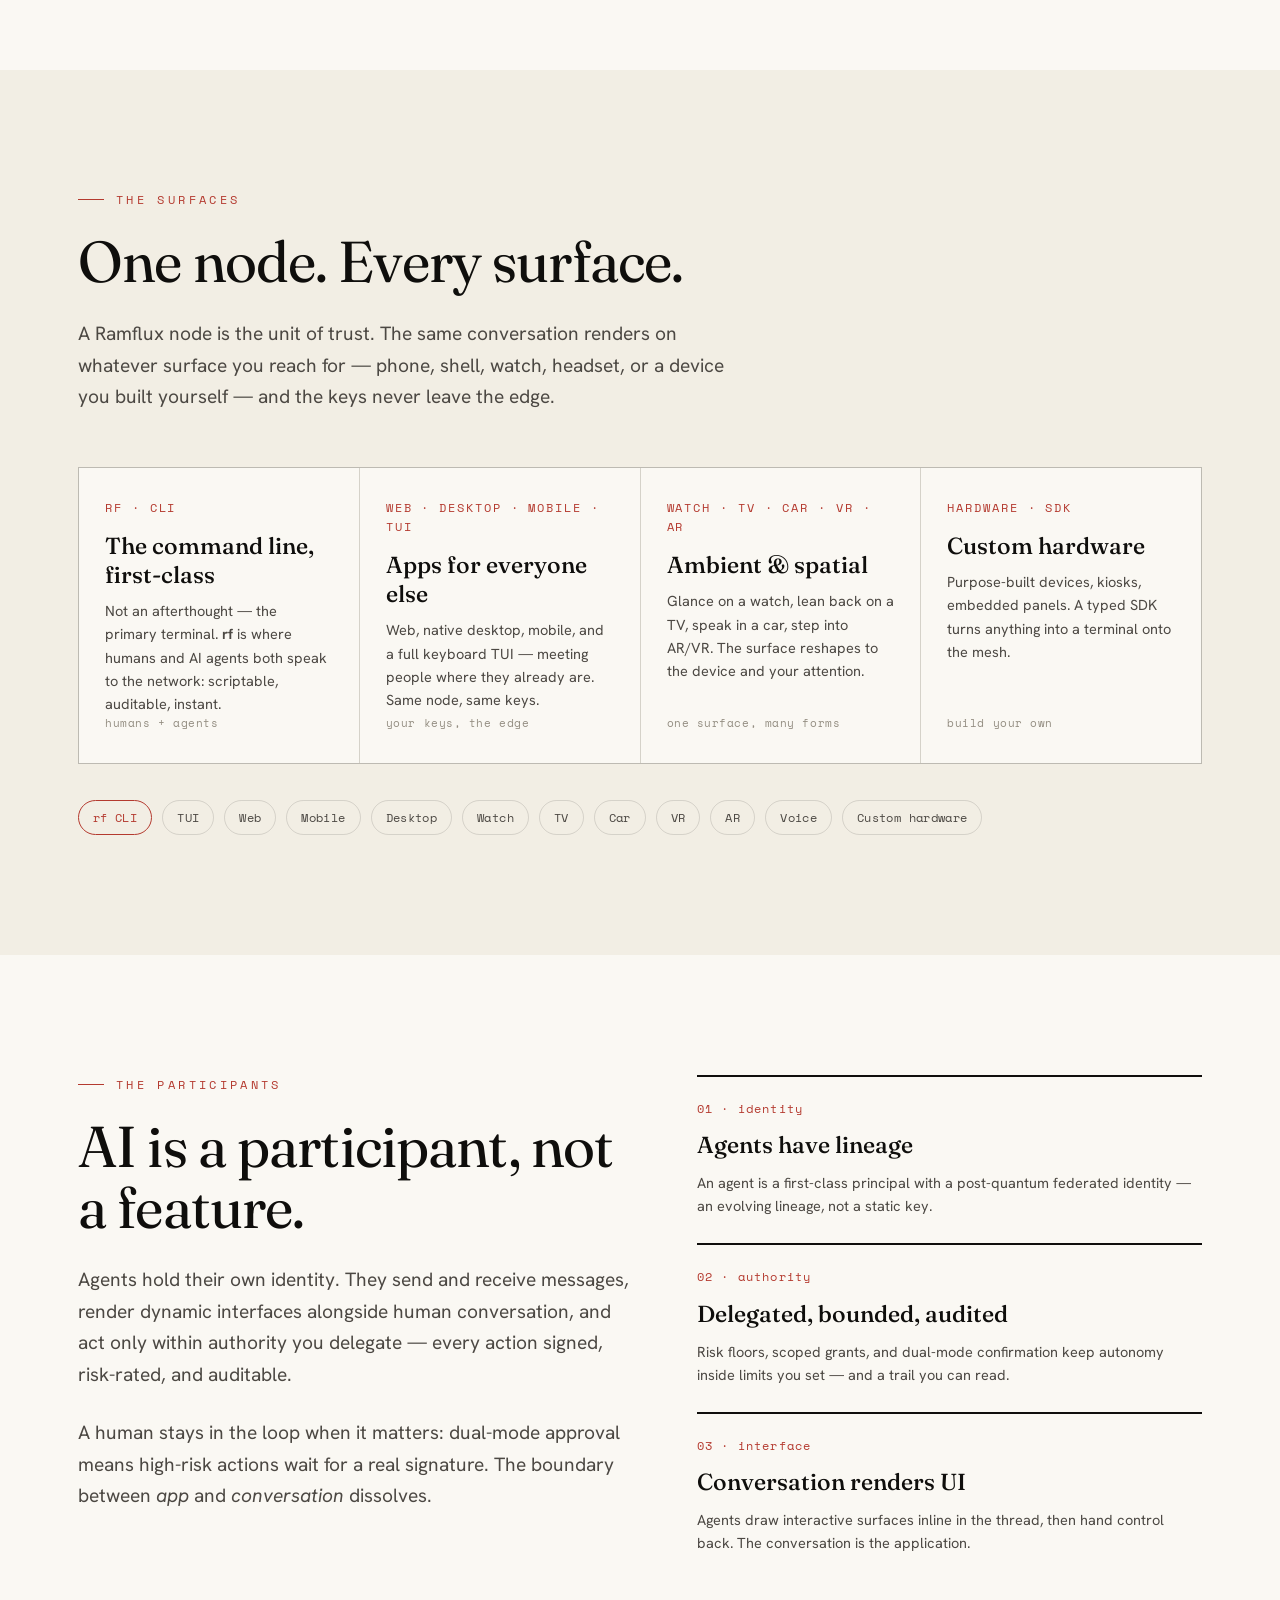
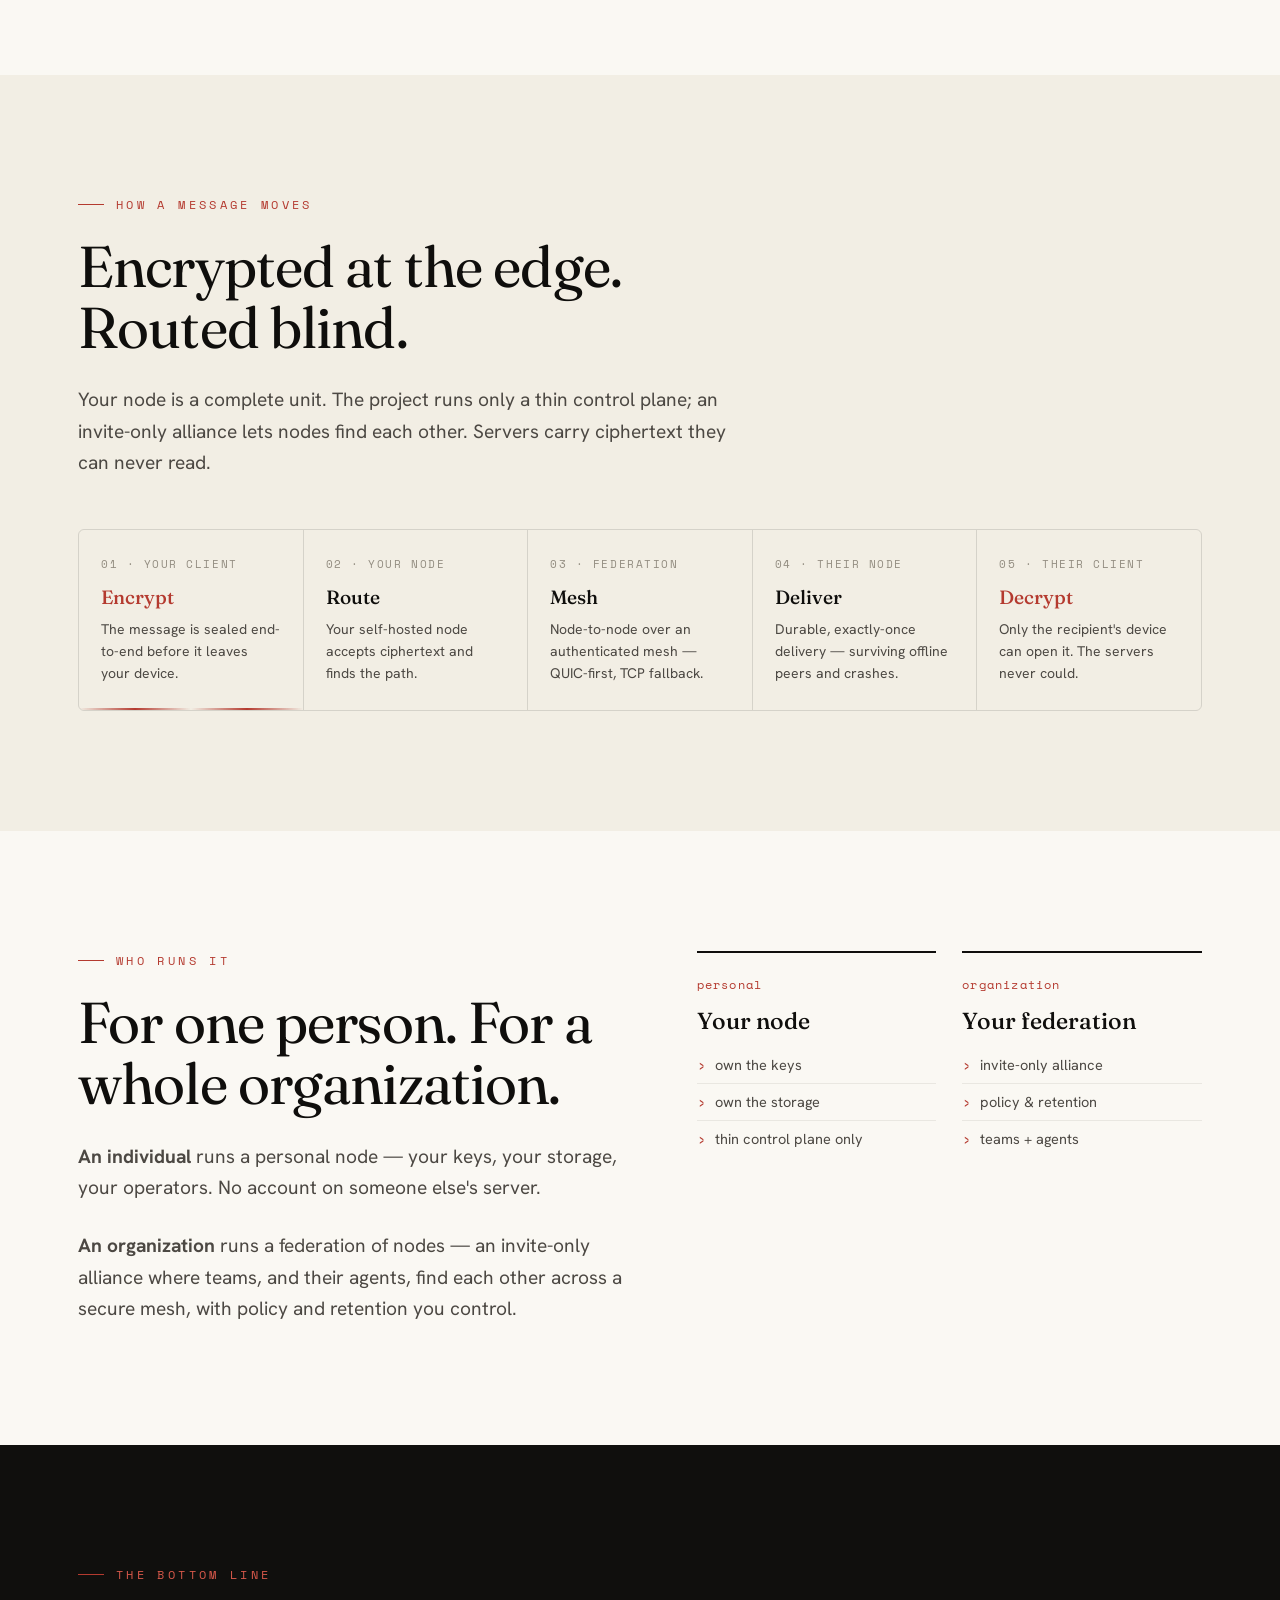
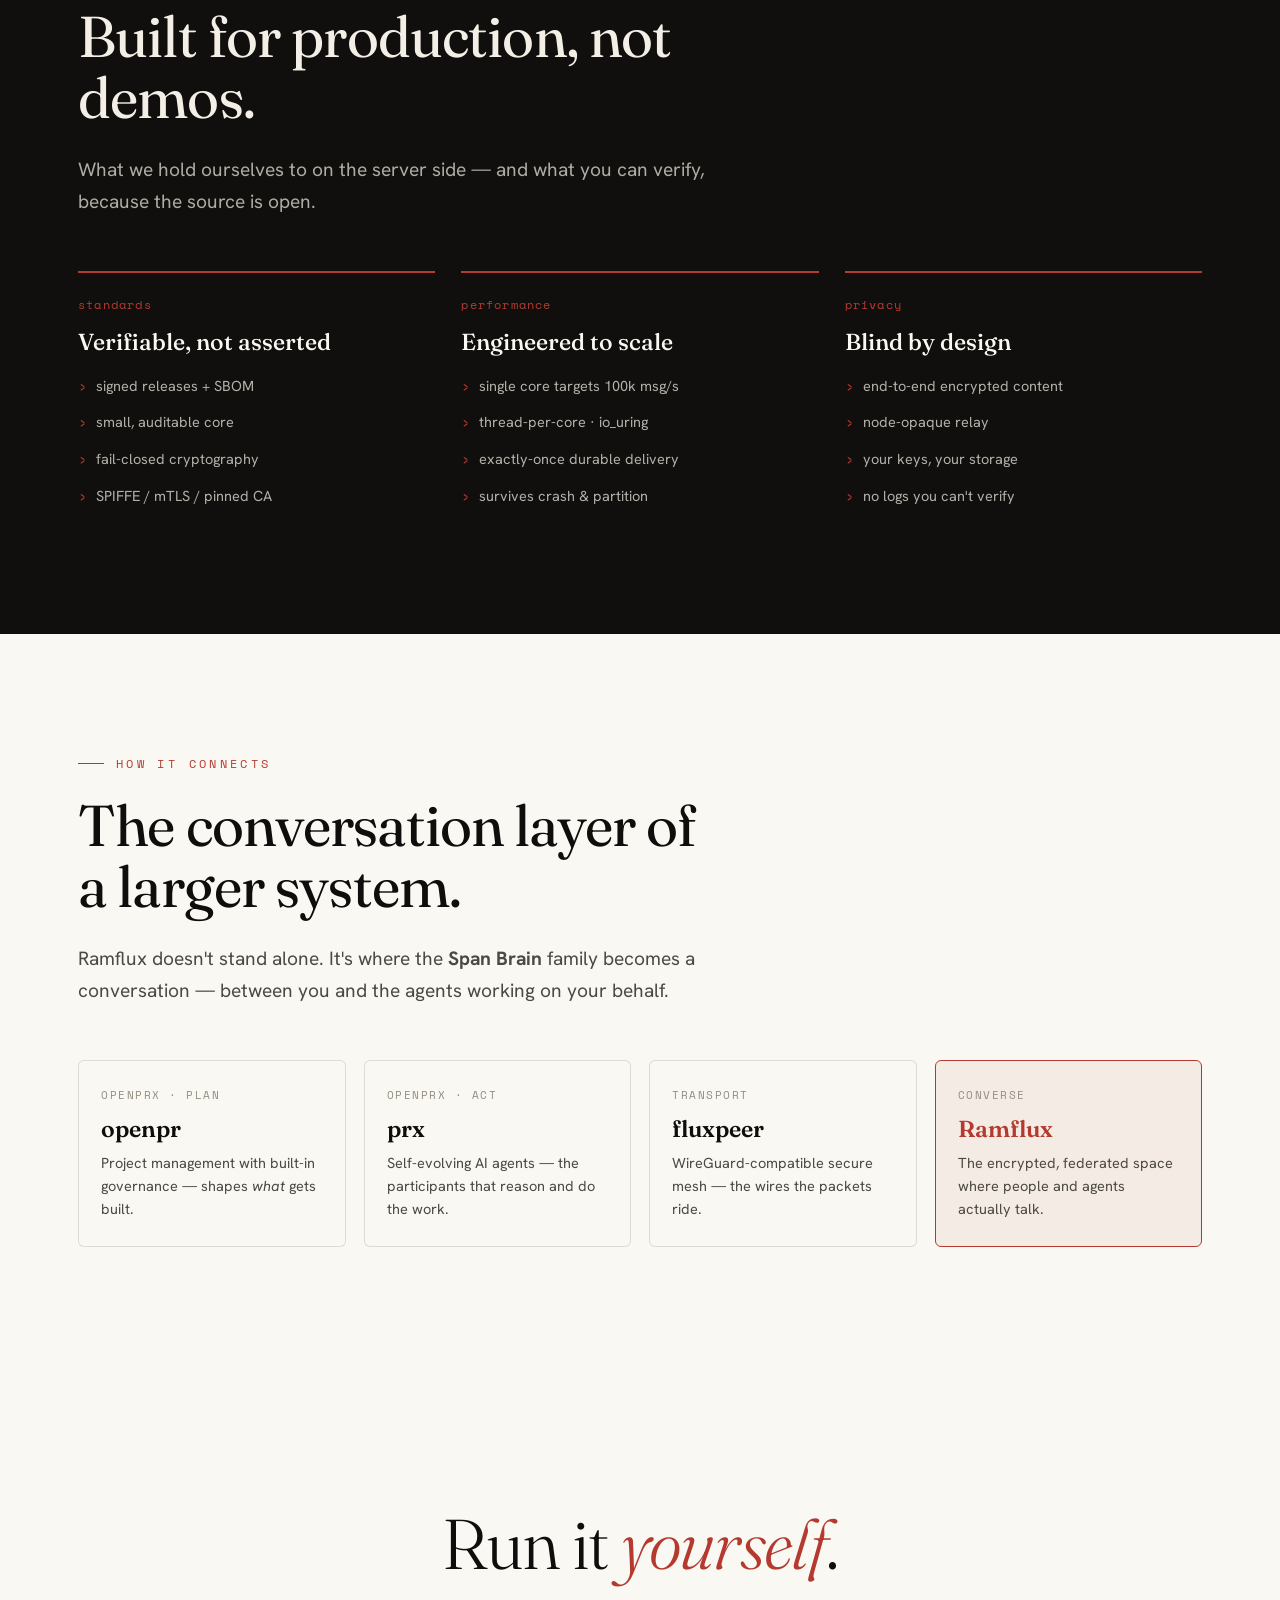
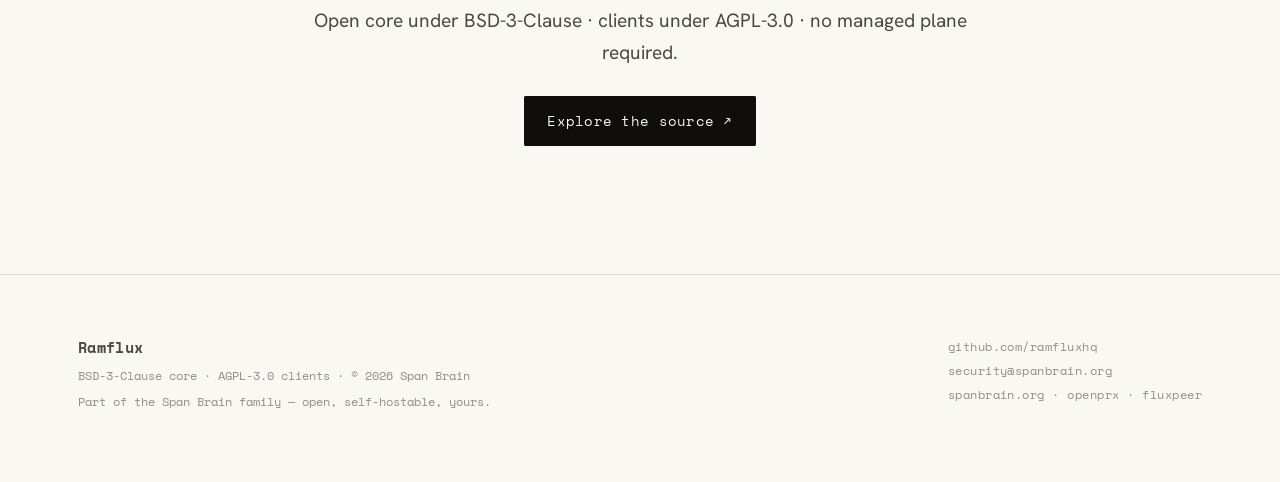
==== commit e19b9e12: "Attribute copyright to Span Brain" ====
--- a/index.html
+++ b/index.html
@@ -180,7 +180,7 @@
 <footer><div class="wrap">
   <div>
     <div class="brand" style="font-size:15px">Ramflux</div>
-    <div class="lic">BSD-3-Clause core · AGPL-3.0 clients · © 2026 Ramflux Authors</div>
+    <div class="lic">BSD-3-Clause core · AGPL-3.0 clients · © 2026 Span Brain</div>
     <div class="lic">Part of the Span Brain family — open, self-hostable, yours.</div>
   </div>
   <div class="mono">
